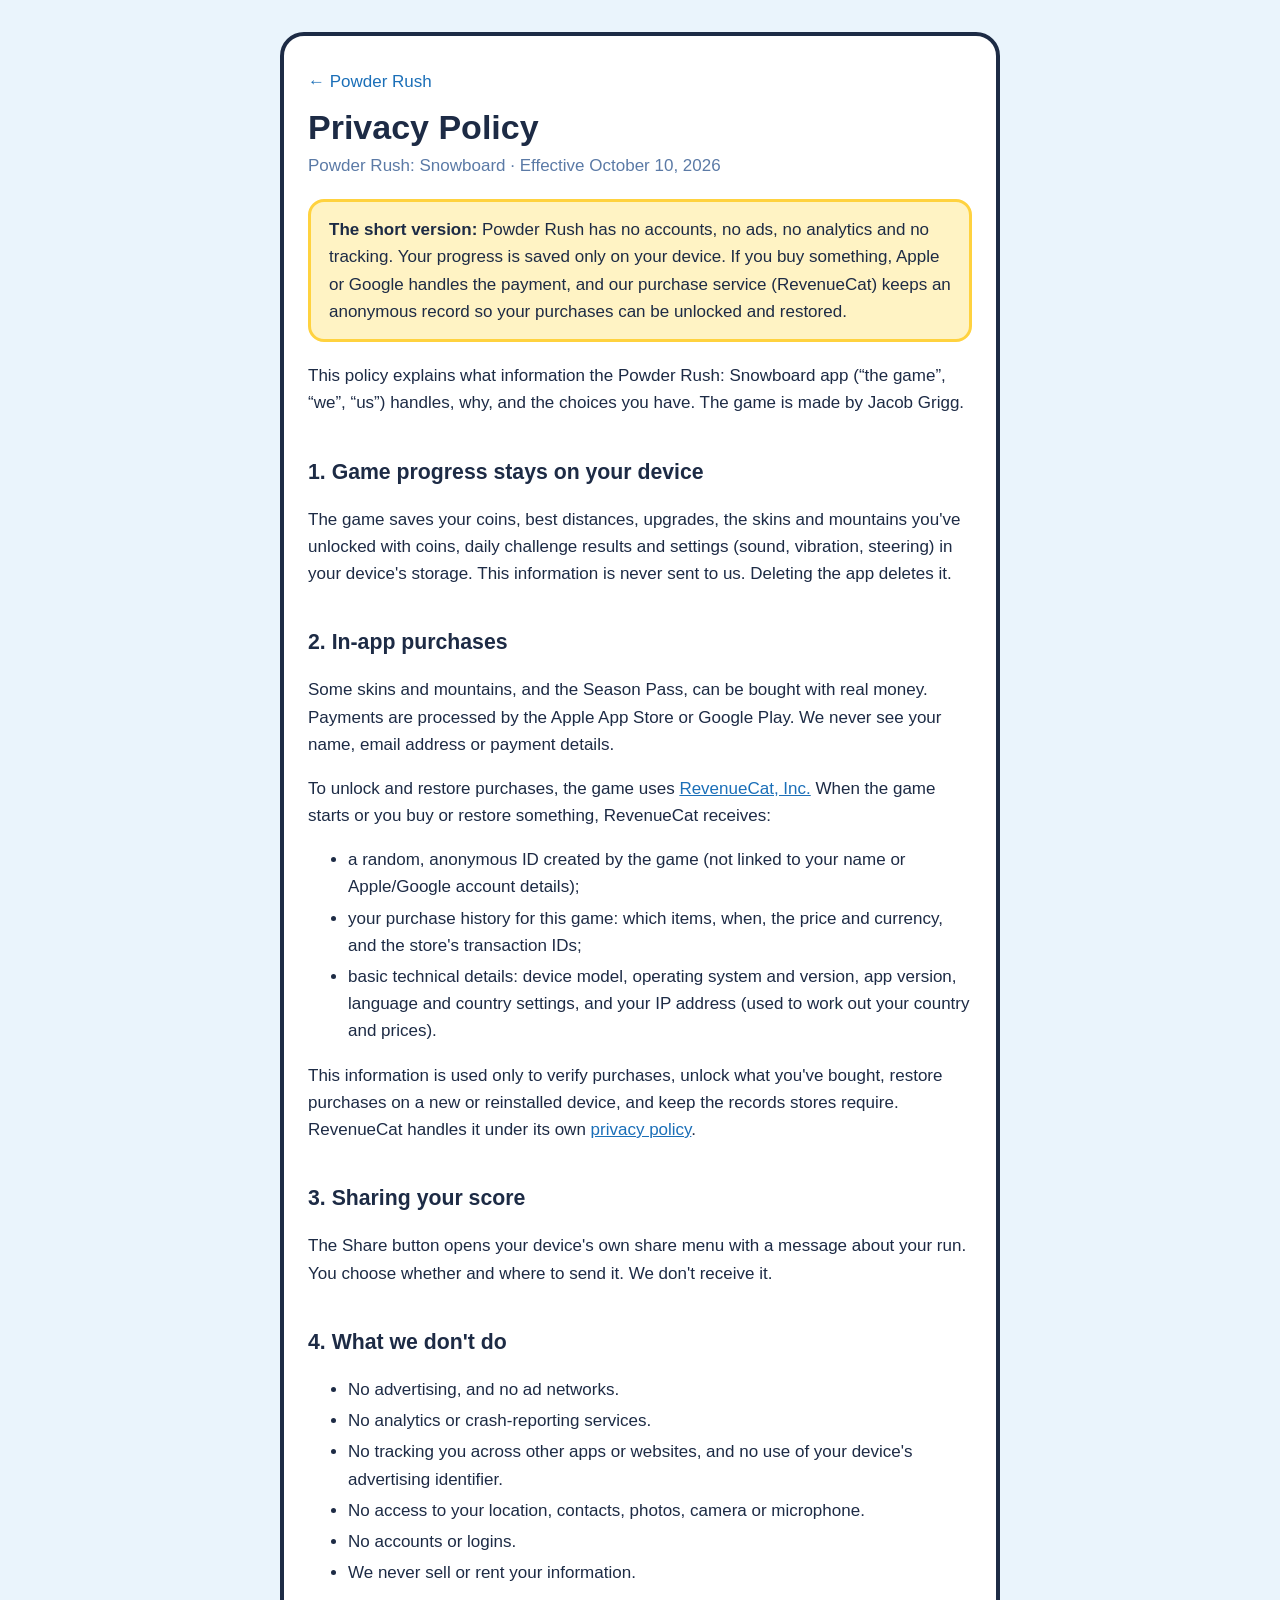
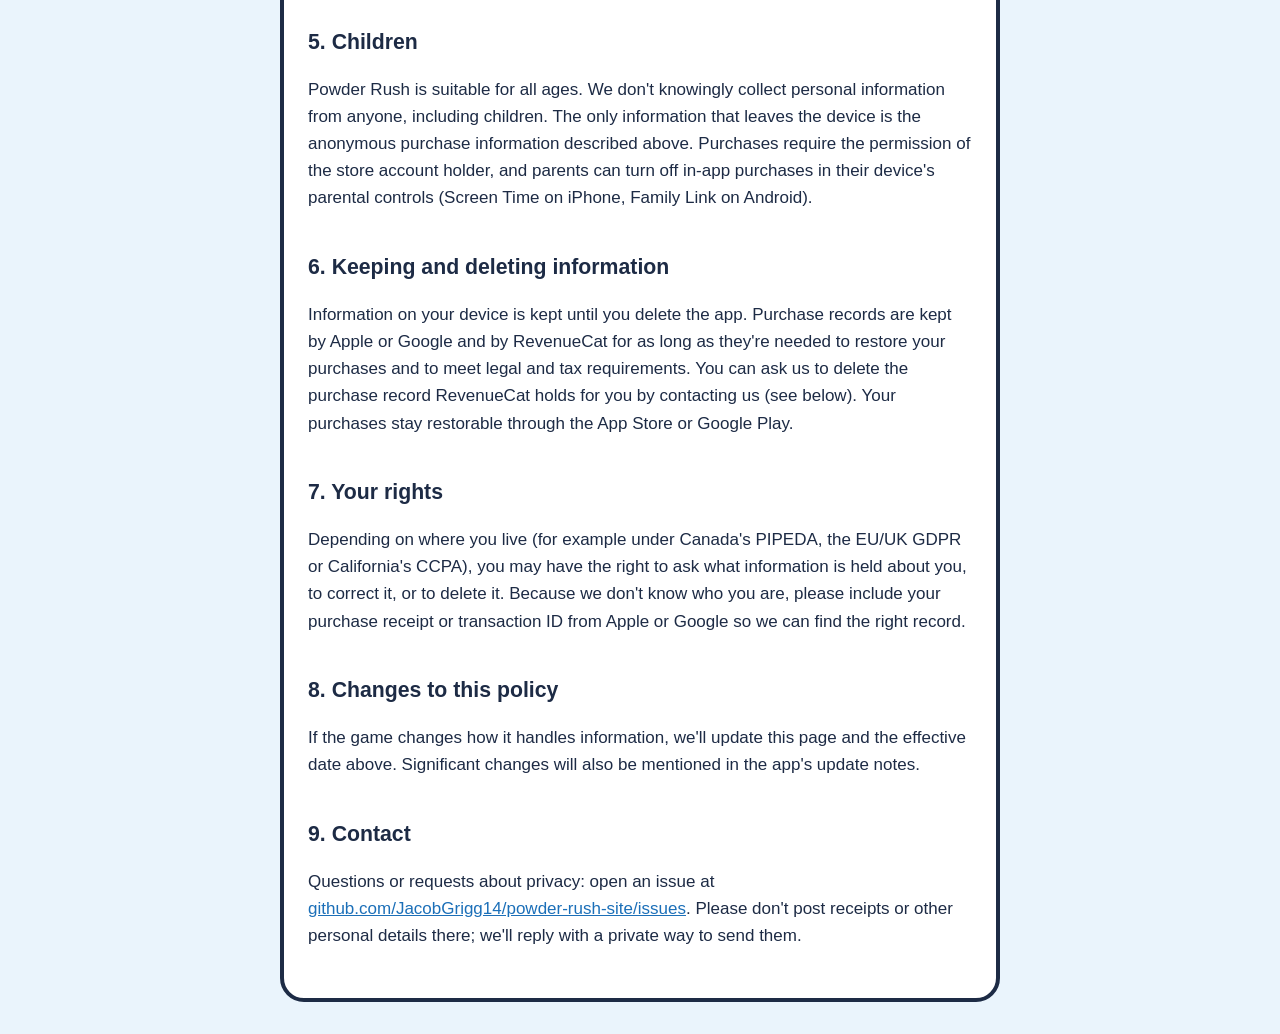
==== privacy.html @ fe823a9f "Add support page and privacy policy for Powder Rush" ====
<!doctype html>
<html lang="en">
<head>
  <meta charset="utf-8">
  <meta name="viewport" content="width=device-width, initial-scale=1">
  <title>Privacy Policy – Powder Rush: Snowboard</title>
  <link rel="stylesheet" href="style.css">
</head>
<body>
  <main>
    <p class="back"><a href="./">← Powder Rush</a></p>
    <h1>Privacy Policy</h1>
    <p class="meta">Powder Rush: Snowboard · Effective October 10, 2026</p>

    <div class="summary">
      <strong>The short version:</strong> Powder Rush has no accounts, no ads, no analytics and no tracking.
      Your progress is saved only on your device. If you buy something, Apple or Google handles the payment,
      and our purchase service (RevenueCat) keeps an anonymous record so your purchases can be unlocked and restored.
    </div>

    <p>
      This policy explains what information the Powder Rush: Snowboard app (“the game”, “we”, “us”)
      handles, why, and the choices you have. The game is made by Jacob Grigg.
    </p>

    <h2>1. Game progress stays on your device</h2>
    <p>
      The game saves your coins, best distances, upgrades, the skins and mountains you've unlocked with coins,
      daily challenge results and settings (sound, vibration, steering) in your device's storage.
      This information is never sent to us. Deleting the app deletes it.
    </p>

    <h2>2. In-app purchases</h2>
    <p>
      Some skins and mountains, and the Season Pass, can be bought with real money. Payments are processed by
      the Apple App Store or Google Play. We never see your name, email address or payment details.
    </p>
    <p>
      To unlock and restore purchases, the game uses <a href="https://www.revenuecat.com/">RevenueCat, Inc.</a>
      When the game starts or you buy or restore something, RevenueCat receives:
    </p>
    <ul>
      <li>a random, anonymous ID created by the game (not linked to your name or Apple/Google account details);</li>
      <li>your purchase history for this game: which items, when, the price and currency, and the store's transaction IDs;</li>
      <li>basic technical details: device model, operating system and version, app version, language and country settings, and your IP address (used to work out your country and prices).</li>
    </ul>
    <p>
      This information is used only to verify purchases, unlock what you've bought, restore purchases on a new
      or reinstalled device, and keep the records stores require. RevenueCat handles it under its own
      <a href="https://www.revenuecat.com/privacy/">privacy policy</a>.
    </p>

    <h2>3. Sharing your score</h2>
    <p>
      The Share button opens your device's own share menu with a message about your run. You choose whether and
      where to send it. We don't receive it.
    </p>

    <h2>4. What we don't do</h2>
    <ul>
      <li>No advertising, and no ad networks.</li>
      <li>No analytics or crash-reporting services.</li>
      <li>No tracking you across other apps or websites, and no use of your device's advertising identifier.</li>
      <li>No access to your location, contacts, photos, camera or microphone.</li>
      <li>No accounts or logins.</li>
      <li>We never sell or rent your information.</li>
    </ul>

    <h2>5. Children</h2>
    <p>
      Powder Rush is suitable for all ages. We don't knowingly collect personal information from anyone,
      including children. The only information that leaves the device is the anonymous purchase information
      described above. Purchases require the permission of the store account holder, and parents can turn off
      in-app purchases in their device's parental controls (Screen Time on iPhone, Family Link on Android).
    </p>

    <h2>6. Keeping and deleting information</h2>
    <p>
      Information on your device is kept until you delete the app. Purchase records are kept by Apple or Google
      and by RevenueCat for as long as they're needed to restore your purchases and to meet legal and tax
      requirements. You can ask us to delete the purchase record RevenueCat holds for you by contacting us
      (see below). Your purchases stay restorable through the App Store or Google Play.
    </p>

    <h2>7. Your rights</h2>
    <p>
      Depending on where you live (for example under Canada's PIPEDA, the EU/UK GDPR or California's CCPA),
      you may have the right to ask what information is held about you, to correct it, or to delete it.
      Because we don't know who you are, please include your purchase receipt or transaction ID from Apple or
      Google so we can find the right record.
    </p>

    <h2>8. Changes to this policy</h2>
    <p>
      If the game changes how it handles information, we'll update this page and the effective date above.
      Significant changes will also be mentioned in the app's update notes.
    </p>

    <h2>9. Contact</h2>
    <p>
      Questions or requests about privacy: open an issue at <a href="https://github.com/JacobGrigg14/powder-rush-site/issues">github.com/JacobGrigg14/powder-rush-site/issues</a>. Please don't post receipts or other personal details there; we'll reply with a private way to send them.
    </p>
  </main>
</body>
</html>
---- style.css ----
:root {
  --ink: #1d2b45;
  --muted: #5b7aa6;
  --bg: #eaf4fc;
  --card: #ffffff;
  --accent: #ff6b35;
  --sky: #8fd0ff;
}

* { box-sizing: border-box; }

body {
  margin: 0;
  background: var(--bg);
  color: var(--ink);
  font: 17px/1.6 -apple-system, BlinkMacSystemFont, "Segoe UI", Roboto, Helvetica, Arial, sans-serif;
}

main {
  max-width: 720px;
  margin: 32px auto;
  padding: 32px 24px;
  background: var(--card);
  border: 4px solid var(--ink);
  border-radius: 24px;
}

@media (max-width: 760px) {
  main { margin: 16px; padding: 24px 18px; }
}

h1 { font-size: 2em; line-height: 1.2; margin: 0 0 4px; }
h2 { font-size: 1.25em; margin: 1.8em 0 0.4em; }
h3 { font-size: 1.05em; margin: 1.3em 0 0.2em; }
.meta { color: var(--muted); margin-top: 0; }
a { color: #1b6fb8; }
.back { margin: 0 0 12px; }
.back a { text-decoration: none; }

.summary {
  background: #fff3c4;
  border: 3px solid #ffd23f;
  border-radius: 16px;
  padding: 14px 18px;
  margin: 20px 0;
}

.icon { border-radius: 26px; display: block; margin-bottom: 16px; }
.links { margin-top: 2em; }
li { margin: 4px 0; }
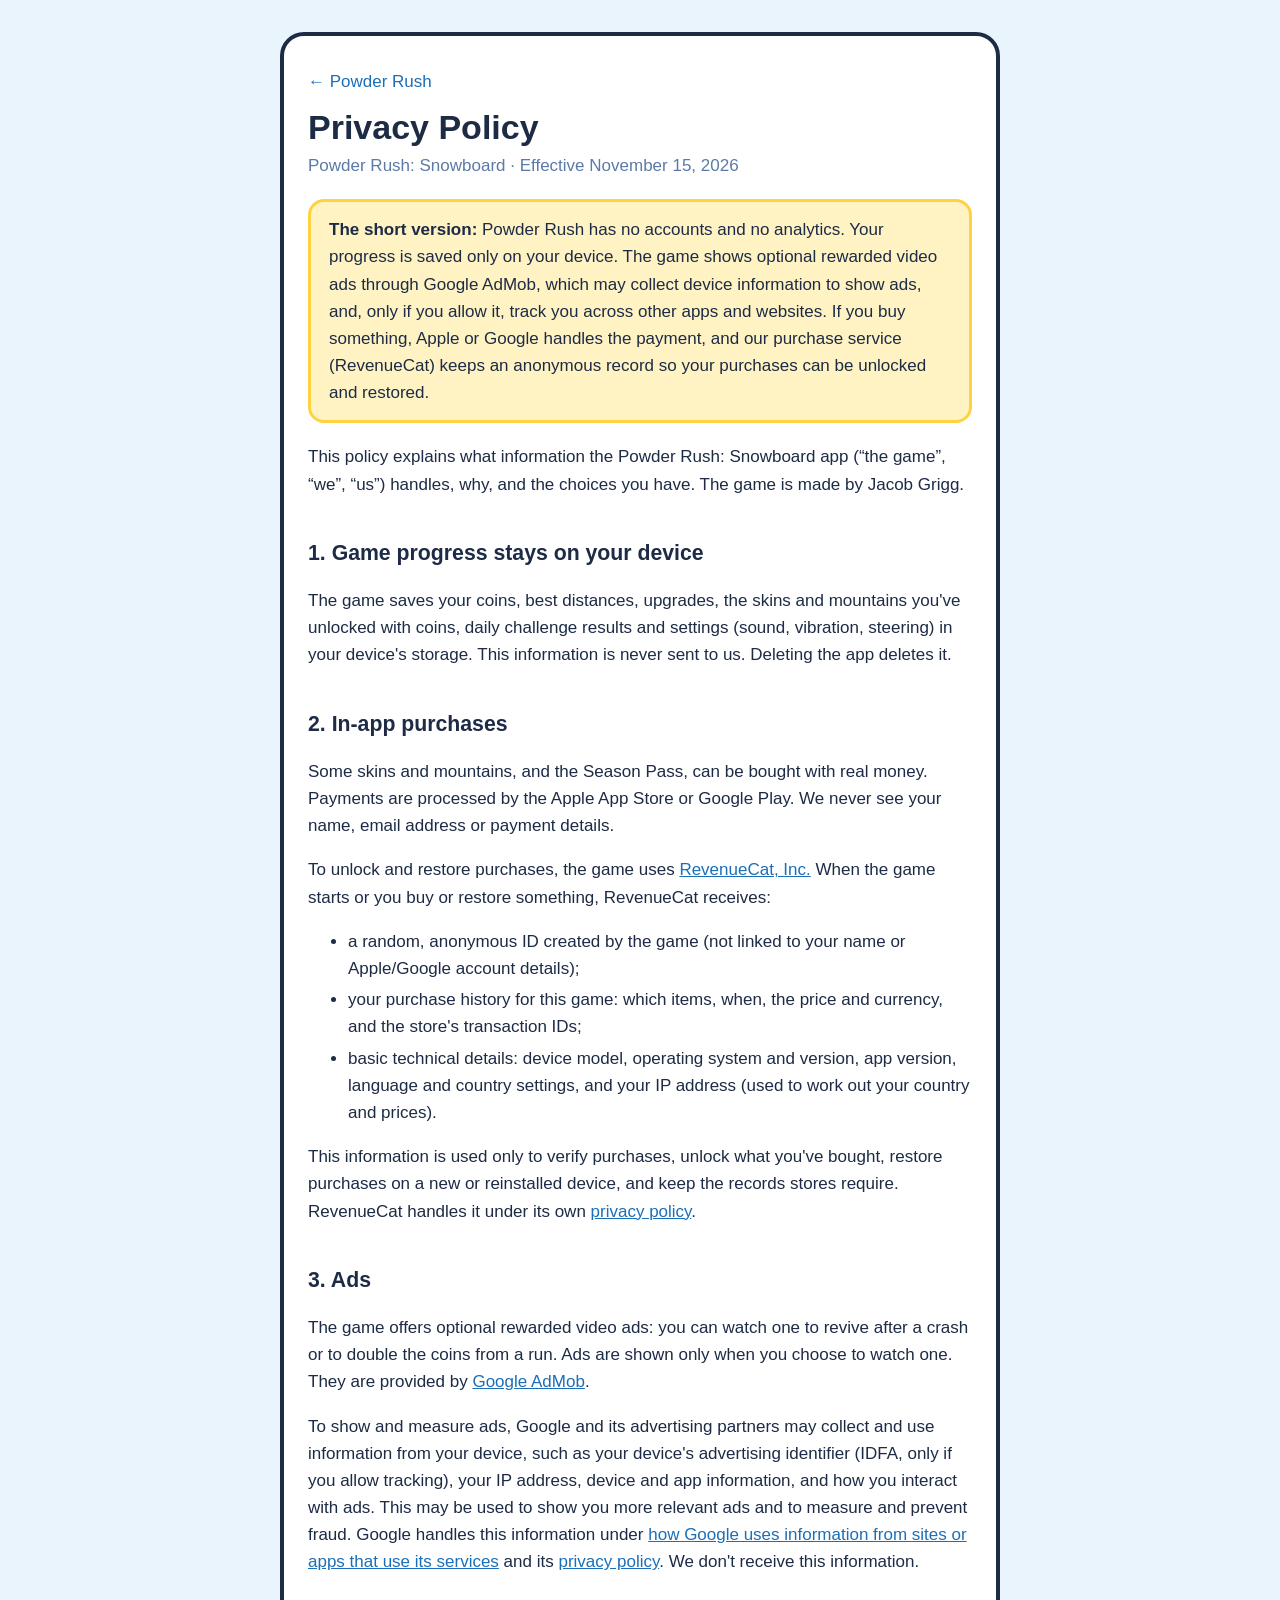
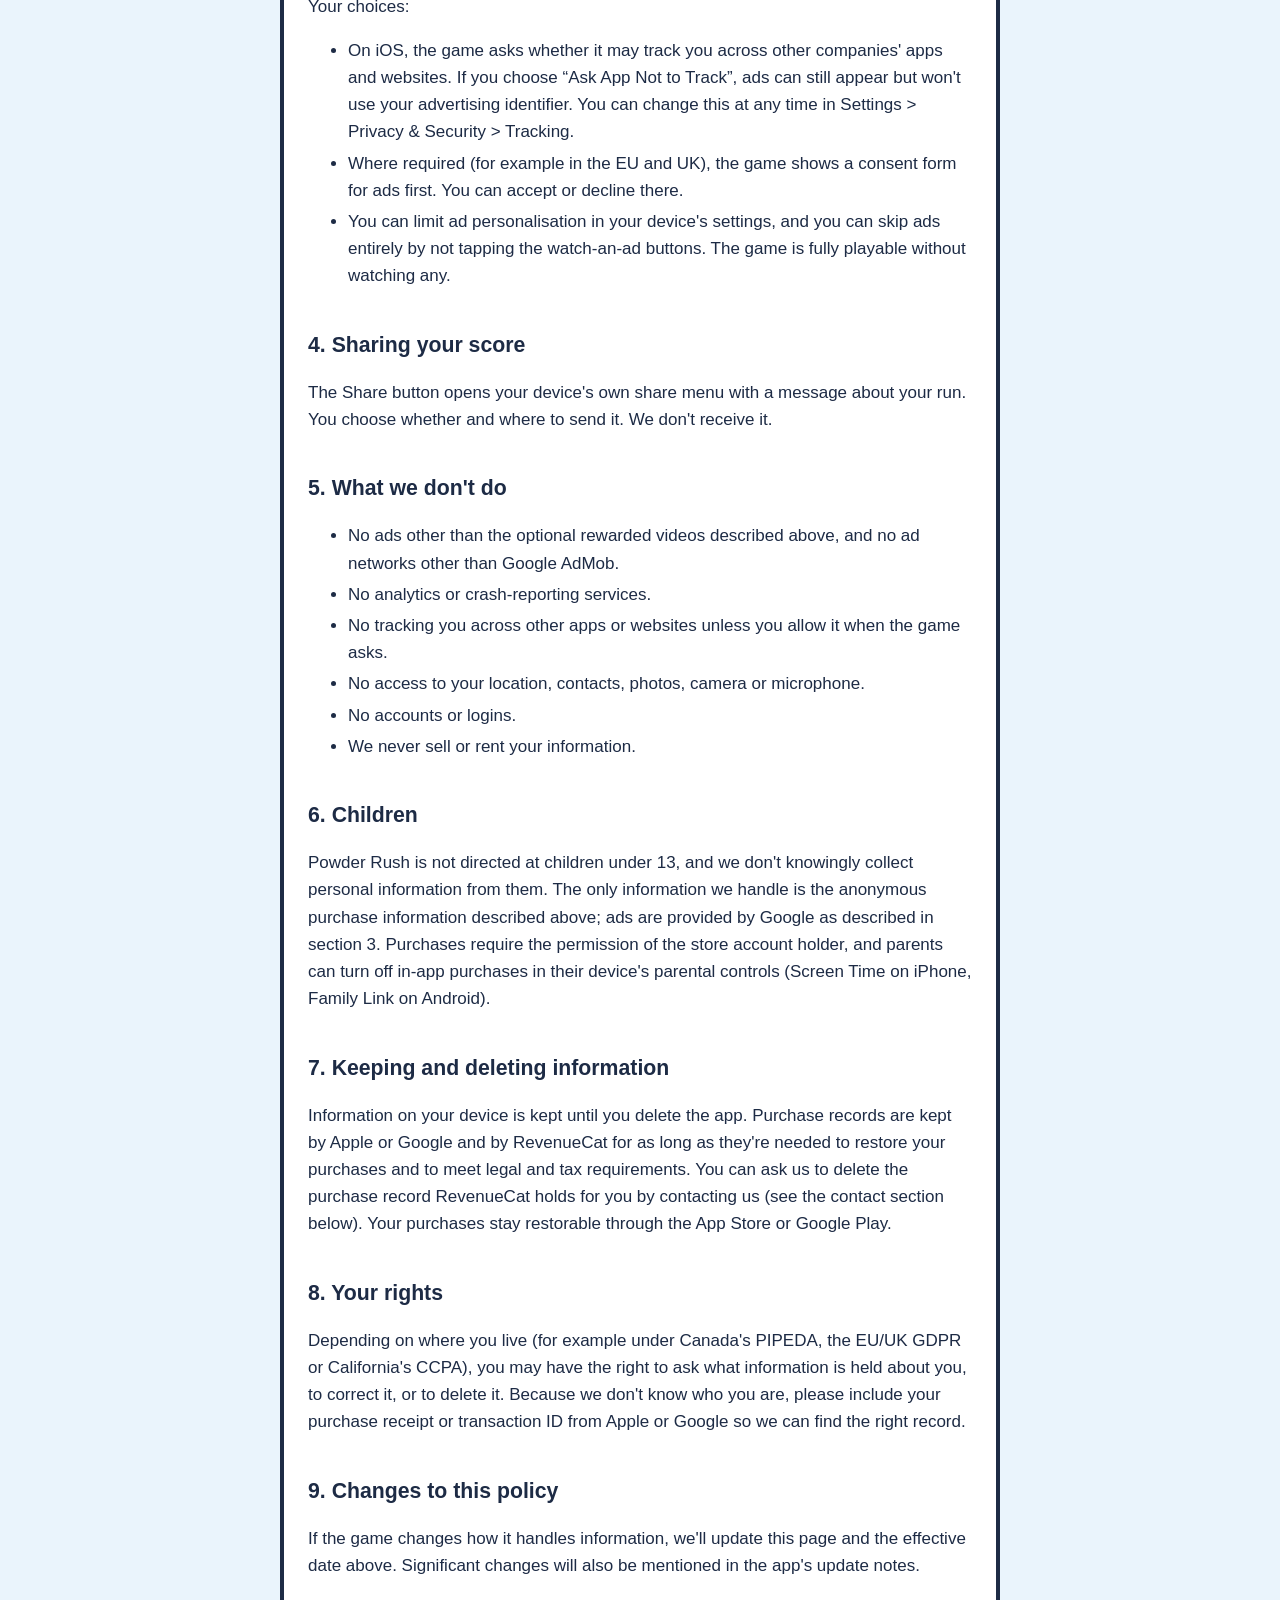
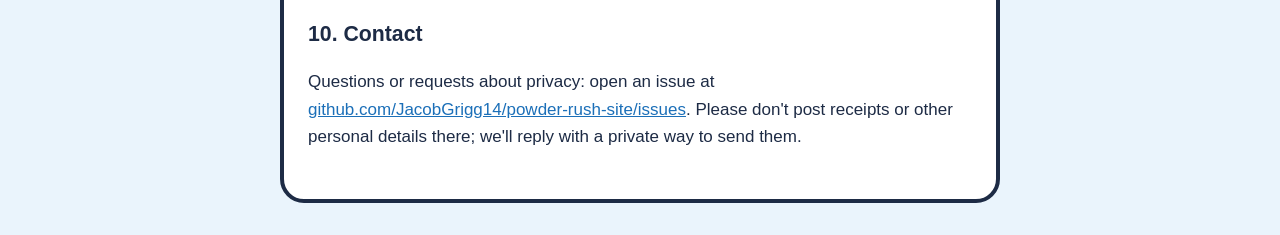
==== commit eab698f4: "Update privacy policy and FAQ for AdMob rewarded ads" ====
--- a/privacy.html
+++ b/privacy.html
@@ -10,12 +10,14 @@
   <main>
     <p class="back"><a href="./">← Powder Rush</a></p>
     <h1>Privacy Policy</h1>
-    <p class="meta">Powder Rush: Snowboard · Effective October 10, 2026</p>
+    <p class="meta">Powder Rush: Snowboard · Effective November 15, 2026</p>
 
     <div class="summary">
-      <strong>The short version:</strong> Powder Rush has no accounts, no ads, no analytics and no tracking.
-      Your progress is saved only on your device. If you buy something, Apple or Google handles the payment,
-      and our purchase service (RevenueCat) keeps an anonymous record so your purchases can be unlocked and restored.
+      <strong>The short version:</strong> Powder Rush has no accounts and no analytics. Your progress is saved only
+      on your device. The game shows optional rewarded video ads through Google AdMob, which may collect device
+      information to show ads, and, only if you allow it, track you across other apps and websites. If you buy something,
+      Apple or Google handles the payment, and our purchase service (RevenueCat) keeps an anonymous record so your
+      purchases can be unlocked and restored.
     </div>
 
     <p>
@@ -50,39 +52,64 @@
       <a href="https://www.revenuecat.com/privacy/">privacy policy</a>.
     </p>
 
-    <h2>3. Sharing your score</h2>
+    <h2>3. Ads</h2>
+    <p>
+      The game offers optional rewarded video ads: you can watch one to revive after a crash or to double the coins
+      from a run. Ads are shown only when you choose to watch one. They are provided by
+      <a href="https://admob.google.com/">Google AdMob</a>.
+    </p>
+    <p>
+      To show and measure ads, Google and its advertising partners may collect and use information from your device,
+      such as your device's advertising identifier (IDFA, only if you allow tracking), your IP address,
+      device and app information, and how you interact with ads. This may be used to show you more relevant ads and
+      to measure and prevent fraud. Google handles this information under
+      <a href="https://policies.google.com/technologies/partner-sites">how Google uses information from sites or apps that use its services</a>
+      and its <a href="https://policies.google.com/privacy">privacy policy</a>. We don't receive this information.
+    </p>
+    <p>Your choices:</p>
+    <ul>
+      <li>On iOS, the game asks whether it may track you across other companies' apps and websites. If you choose
+        “Ask App Not to Track”, ads can still appear but won't use your advertising identifier. You can change this
+        at any time in Settings &gt; Privacy &amp; Security &gt; Tracking.</li>
+      <li>Where required (for example in the EU and UK), the game shows a consent form for ads first. You can
+        accept or decline there.</li>
+      <li>You can limit ad personalisation in your device's settings, and you can skip ads entirely by not tapping the
+        watch-an-ad buttons. The game is fully playable without watching any.</li>
+    </ul>
+
+    <h2>4. Sharing your score</h2>
     <p>
       The Share button opens your device's own share menu with a message about your run. You choose whether and
       where to send it. We don't receive it.
     </p>
 
-    <h2>4. What we don't do</h2>
+    <h2>5. What we don't do</h2>
     <ul>
-      <li>No advertising, and no ad networks.</li>
+      <li>No ads other than the optional rewarded videos described above, and no ad networks other than Google AdMob.</li>
       <li>No analytics or crash-reporting services.</li>
-      <li>No tracking you across other apps or websites, and no use of your device's advertising identifier.</li>
+      <li>No tracking you across other apps or websites unless you allow it when the game asks.</li>
       <li>No access to your location, contacts, photos, camera or microphone.</li>
       <li>No accounts or logins.</li>
       <li>We never sell or rent your information.</li>
     </ul>
 
-    <h2>5. Children</h2>
+    <h2>6. Children</h2>
     <p>
-      Powder Rush is suitable for all ages. We don't knowingly collect personal information from anyone,
-      including children. The only information that leaves the device is the anonymous purchase information
-      described above. Purchases require the permission of the store account holder, and parents can turn off
+      Powder Rush is not directed at children under 13, and we don't knowingly collect personal information from
+      them. The only information we handle is the anonymous purchase information described above; ads are provided by
+      Google as described in section 3. Purchases require the permission of the store account holder, and parents can turn off
       in-app purchases in their device's parental controls (Screen Time on iPhone, Family Link on Android).
     </p>
 
-    <h2>6. Keeping and deleting information</h2>
+    <h2>7. Keeping and deleting information</h2>
     <p>
       Information on your device is kept until you delete the app. Purchase records are kept by Apple or Google
       and by RevenueCat for as long as they're needed to restore your purchases and to meet legal and tax
       requirements. You can ask us to delete the purchase record RevenueCat holds for you by contacting us
-      (see below). Your purchases stay restorable through the App Store or Google Play.
+      (see the contact section below). Your purchases stay restorable through the App Store or Google Play.
     </p>
 
-    <h2>7. Your rights</h2>
+    <h2>8. Your rights</h2>
     <p>
       Depending on where you live (for example under Canada's PIPEDA, the EU/UK GDPR or California's CCPA),
       you may have the right to ask what information is held about you, to correct it, or to delete it.
@@ -90,13 +117,13 @@
       Google so we can find the right record.
     </p>
 
-    <h2>8. Changes to this policy</h2>
+    <h2>9. Changes to this policy</h2>
     <p>
       If the game changes how it handles information, we'll update this page and the effective date above.
       Significant changes will also be mentioned in the app's update notes.
     </p>
 
-    <h2>9. Contact</h2>
+    <h2>10. Contact</h2>
     <p>
       Questions or requests about privacy: open an issue at <a href="https://github.com/JacobGrigg14/powder-rush-site/issues">github.com/JacobGrigg14/powder-rush-site/issues</a>. Please don't post receipts or other personal details there; we'll reply with a private way to send them.
     </p>
